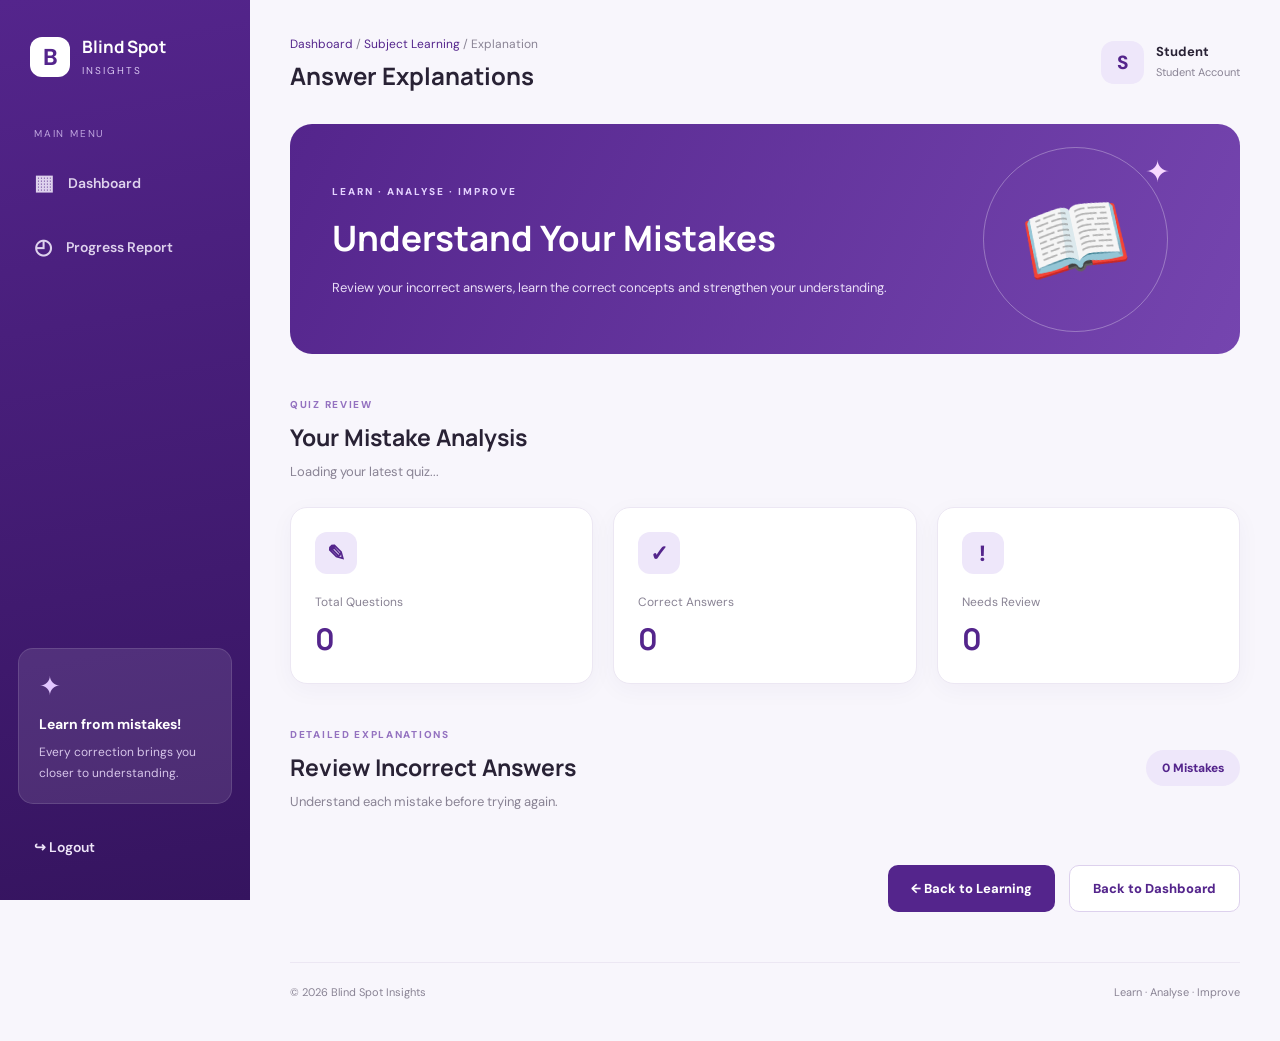
==== explanation.html @ daa3b759 "Complete explanation module" ====
<!DOCTYPE html>
<html lang="en">
<head>
  <meta charset="UTF-8">
  <meta name="viewport"
        content="width=device-width, initial-scale=1.0">
  <title>Explanation | Blind Spot Insights</title>
  <link rel="stylesheet" href="css/explanation.css">
</head>
<body>

<div class="app-layout">

  <!-- SIDEBAR -->
  <aside class="sidebar">
    <div class="brand">
      <div class="brand-icon">B</div>
      <div class="brand-text">
        <strong>Blind Spot</strong>
        <small>INSIGHTS</small>
      </div>
    </div>

    <div class="sidebar-label">MAIN MENU</div>

    <nav class="nav-menu">
      <a href="dashboard.html" class="nav-link">
        <span>▦</span> Dashboard
      </a>

      <a href="progress.html" class="nav-link">
        <span>◴</span> Progress Report
      </a>
    </nav>

    <div class="sidebar-bottom">
      <div class="sidebar-message">
        <span>✦</span>
        <strong>Learn from mistakes!</strong>
        <p>Every correction brings you closer to understanding.</p>
      </div>

      <button id="logoutBtn" class="logout-btn">
        ↪ Logout
      </button>
    </div>
  </aside>

  <!-- MAIN CONTENT -->
  <main class="main-content">

    <header class="topbar">
      <div>
        <span class="breadcrumb">
          <a href="dashboard.html">Dashboard</a>
          / <a href="learning.html">Subject Learning</a>
          / Explanation
        </span>
        <h2>Answer Explanations</h2>
      </div>

      <div class="user-profile">
        <div class="avatar" id="userAvatar">S</div>
        <div class="user-details">
          <strong id="headerName">Student</strong>
          <small>Student Account</small>
        </div>
      </div>
    </header>

    <!-- PURPLE BANNER -->
    <section class="explanation-banner">
      <div class="banner-content">
        <span class="banner-tag">
          LEARN · ANALYSE · IMPROVE
        </span>

        <h1>Understand Your Mistakes</h1>

        <p>
          Review your incorrect answers, learn the correct
          concepts and strengthen your understanding.
        </p>
      </div>

      <div class="banner-art" aria-hidden="true">
        <div class="art-ring"></div>
        <span class="art-book">📖</span>
        <span class="art-star">✦</span>
      </div>
    </section>

    <!-- SUMMARY -->
    <section class="summary-section">
      <div class="section-heading">
        <div>
          <span class="section-tag">QUIZ REVIEW</span>
          <h2>Your Mistake Analysis</h2>
          <p id="subjectTopic">
            Loading your latest quiz...
          </p>
        </div>
      </div>

      <div class="summary-grid">
        <div class="summary-card">
          <div class="summary-icon">✎</div>
          <span>Total Questions</span>
          <strong id="totalQuestions">0</strong>
        </div>

        <div class="summary-card">
          <div class="summary-icon">✓</div>
          <span>Correct Answers</span>
          <strong id="correctCount">0</strong>
        </div>

        <div class="summary-card">
          <div class="summary-icon">!</div>
          <span>Needs Review</span>
          <strong id="mistakeCount">0</strong>
        </div>
      </div>
    </section>

    <!-- MISTAKE EXPLANATIONS -->
    <section class="review-section">
      <div class="section-heading">
        <div>
          <span class="section-tag">DETAILED EXPLANATIONS</span>
          <h2>Review Incorrect Answers</h2>
          <p>Understand each mistake before trying again.</p>
        </div>

        <span class="review-count" id="reviewCount">
          0 Mistakes
        </span>
      </div>

      <div id="mistakesContainer" class="mistakes-container">
      </div>

      <!-- EMPTY STATE -->
      <div id="emptyState" class="empty-state" hidden>
        <div class="empty-icon">✓</div>
        <h3>No Mistakes to Review!</h3>
        <p id="emptyMessage">
          You answered every question correctly.
        </p>
      </div>

      <!-- NAVIGATION -->
      <div class="bottom-actions">
        <button id="learningBtn" class="primary-btn">
          ← Back to Learning
        </button>

        <button id="dashboardBtn" class="secondary-btn">
          Back to Dashboard
        </button>
      </div>
    </section>

    <footer class="page-footer">
      <span>© 2026 Blind Spot Insights</span>
      <span>Learn · Analyse · Improve</span>
    </footer>

  </main>
</div>

<script src="js/storage.js"></script>
<script src="js/explanation.js"></script>

</body>
</html>
---- css/explanation.css ----
@import url('https://fonts.googleapis.com/css2?family=DM+Sans:wght@400;500;600;700;800&family=Manrope:wght@400;500;600;700;800&display=swap');

:root {
  --purple: #54258c;
  --dark-purple: #35145f;
  --light-purple: #eee7fa;
  --lavender: #f5f1fc;
  --text: #292235;
  --muted: #898394;
  --white: #ffffff;
  --border: #ece7f3;
}

* {
  margin: 0;
  padding: 0;
  box-sizing: border-box;
}

body {
  background: #f8f6fc;
  color: var(--text);
  font-family: 'DM Sans', sans-serif;
}

button, a {
  font-family: inherit;
}

button {
  cursor: pointer;
}

[hidden] {
  display: none !important;
}

.app-layout {
  display: flex;
  min-height: 100vh;
}

/* SIDEBAR - SAME DESIGN AS MODULES 2, 3 AND 4 */

.sidebar {
  width: 250px;
  min-width: 250px;
  min-height: 100vh;
  height: 100vh;
  position: sticky;
  top: 0;
  display: flex;
  flex-direction: column;
  padding: 30px 18px;
  background: linear-gradient(170deg, #54258c, #35145f);
  color: white;
}

.brand {
  display: flex;
  align-items: center;
  gap: 12px;
  padding: 5px 12px 48px;
}

.brand-icon {
  width: 40px;
  height: 40px;
  display: grid;
  place-items: center;
  border-radius: 12px;
  background: white;
  color: var(--purple);
  font-size: 23px;
  font-weight: 800;
}

.brand-text strong {
  display: block;
  font-family: 'Manrope', sans-serif;
  font-size: 17px;
}

.brand-text small {
  color: #d8c5f1;
  font-size: 10px;
  letter-spacing: 2px;
}

.sidebar-label {
  padding: 0 16px;
  margin-bottom: 15px;
  color: #bfa5df;
  font-size: 10px;
  letter-spacing: 1.8px;
}

.nav-menu {
  display: flex;
  flex-direction: column;
  gap: 8px;
}

.nav-link {
  display: flex;
  align-items: center;
  gap: 14px;
  padding: 14px 16px;
  border-radius: 11px;
  color: #ded2ed;
  text-decoration: none;
  font-size: 14px;
  font-weight: 600;
}

.nav-link span {
  font-size: 21px;
}

.nav-link:hover {
  background: rgba(255,255,255,.16);
  color: white;
}

.sidebar-bottom {
  margin-top: auto;
}

.sidebar-message {
  padding: 20px;
  margin-bottom: 20px;
  border: 1px solid rgba(255,255,255,.12);
  border-radius: 15px;
  background: rgba(255,255,255,.10);
}

.sidebar-message > span {
  display: block;
  margin-bottom: 10px;
  color: #e2c7ff;
  font-size: 26px;
}

.sidebar-message strong {
  font-size: 14px;
}

.sidebar-message p {
  margin-top: 8px;
  color: #d6c5e9;
  font-size: 12px;
  line-height: 1.7;
}

.logout-btn {
  width: 100%;
  padding: 14px 16px;
  border: none;
  border-radius: 10px;
  background: transparent;
  color: #eee5f8;
  text-align: left;
  font-size: 14px;
  font-weight: 600;
}

.logout-btn:hover {
  background: rgba(255,255,255,.12);
}

/* MAIN CONTENT */

.main-content {
  flex: 1;
  min-width: 0;
  padding: 32px 40px 20px;
}

.topbar {
  display: flex;
  align-items: center;
  justify-content: space-between;
  gap: 16px;
  margin-bottom: 32px;
}

.breadcrumb {
  color: var(--muted);
  font-size: 12px;
}

.breadcrumb a {
  color: var(--purple);
  text-decoration: none;
}

.topbar h2 {
  margin-top: 6px;
  font-family: 'Manrope', sans-serif;
  font-size: 24px;
}

.user-profile {
  display: flex;
  align-items: center;
  gap: 12px;
}

.avatar {
  width: 43px;
  height: 43px;
  display: grid;
  place-items: center;
  border-radius: 13px;
  background: var(--light-purple);
  color: var(--purple);
  font-size: 19px;
  font-weight: 800;
}

.user-details strong {
  display: block;
  font-size: 13px;
}

.user-details small {
  color: var(--muted);
  font-size: 11px;
}

/* BANNER */

.explanation-banner {
  position: relative;
  display: flex;
  align-items: center;
  min-height: 230px;
  padding: 38px 42px;
  border-radius: 22px;
  overflow: hidden;
  background: linear-gradient(115deg, #54258c, #7545af);
  color: white;
}

.banner-content {
  position: relative;
  z-index: 2;
  max-width: 560px;
}

.banner-tag {
  color: #e4d2ff;
  font-size: 10px;
  font-weight: 800;
  letter-spacing: 2px;
}

.banner-content h1 {
  margin: 14px 0;
  font-family: 'Manrope', sans-serif;
  font-size: clamp(25px, 3vw, 35px);
}

.banner-content p {
  color: #e9ddf7;
  font-size: 13px;
  line-height: 1.8;
}

.banner-art {
  position: absolute;
  right: 70px;
  top: 50%;
  width: 190px;
  height: 190px;
  display: grid;
  place-items: center;
  transform: translateY(-50%);
}

.art-ring {
  position: absolute;
  width: 185px;
  height: 185px;
  border: 1px solid rgba(255,255,255,.3);
  border-radius: 50%;
}

.art-book {
  font-size: 85px;
  transform: rotate(-12deg);
}

.art-star {
  position: absolute;
  right: 0;
  top: 8px;
  color: #f7d8ff;
  font-size: 30px;
}

/* SUMMARY */

.summary-section, .review-section {
  margin-top: 38px;
}

.section-heading {
  display: flex;
  align-items: center;
  justify-content: space-between;
  gap: 20px;
  margin-bottom: 24px;
}

.section-tag {
  color: #9472c0;
  font-size: 10px;
  font-weight: 800;
  letter-spacing: 1.7px;
}

.section-heading h2 {
  margin: 8px 0;
  font-family: 'Manrope', sans-serif;
  font-size: 23px;
}

.section-heading p {
  color: var(--muted);
  font-size: 13px;
  line-height: 1.7;
}

.summary-grid {
  display: grid;
  grid-template-columns: repeat(3, minmax(0, 1fr));
  gap: 20px;
}

.summary-card {
  padding: 24px;
  border: 1px solid var(--border);
  border-radius: 17px;
  background: white;
  box-shadow: 0 6px 24px rgba(53,20,95,.04);
}

.summary-icon {
  width: 42px;
  height: 42px;
  display: grid;
  place-items: center;
  margin-bottom: 20px;
  border-radius: 12px;
  background: var(--light-purple);
  color: var(--purple);
  font-size: 22px;
  font-weight: 800;
}

.summary-card > span {
  display: block;
  color: var(--muted);
  font-size: 12px;
}

.summary-card > strong {
  display: block;
  margin-top: 8px;
  color: var(--purple);
  font-family: 'Manrope', sans-serif;
  font-size: 30px;
}

/* MISTAKE CARDS */

.review-count {
  padding: 10px 16px;
  border-radius: 20px;
  background: var(--light-purple);
  color: var(--purple);
  font-size: 12px;
  font-weight: 800;
  white-space: nowrap;
}

.mistakes-container {
  display: flex;
  flex-direction: column;
  gap: 20px;
}

.mistake-card {
  padding: 28px;
  border: 1px solid var(--border);
  border-radius: 18px;
  background: white;
  box-shadow: 0 6px 24px rgba(53,20,95,.04);
}

.mistake-header {
  display: flex;
  align-items: center;
  justify-content: space-between;
  gap: 12px;
  margin-bottom: 18px;
}

.mistake-number {
  color: #9472c0;
  font-size: 11px;
  font-weight: 800;
  letter-spacing: 1px;
}

.mistake-status {
  padding: 8px 13px;
  border-radius: 20px;
  background: #fff0ee;
  color: #bf5547;
  font-size: 11px;
  font-weight: 800;
}

.mistake-status.skipped {
  background: #fff5e7;
  color: #a46a20;
}

.mistake-status.timeout {
  background: #f2eff9;
  color: var(--purple);
}

.mistake-question {
  margin-bottom: 23px;
  font-family: 'Manrope', sans-serif;
  font-size: 18px;
  line-height: 1.6;
}

.answer-comparison {
  display: grid;
  grid-template-columns: repeat(2, minmax(0, 1fr));
  gap: 16px;
  margin-bottom: 22px;
}

.answer-box {
  padding: 18px;
  border: 1px solid;
  border-radius: 12px;
}

.answer-box.incorrect {
  border-color: #f4d5d0;
  background: #fff8f7;
}

.answer-box.correct {
  border-color: #d6e9d9;
  background: #f5fbf6;
}

.answer-box span {
  display: block;
  margin-bottom: 10px;
  font-size: 11px;
  font-weight: 800;
}

.answer-box.incorrect span {
  color: #b44f45;
}

.answer-box.correct span {
  color: #37764b;
}

.answer-box strong {
  display: block;
  font-size: 14px;
  line-height: 1.6;
  overflow-wrap: anywhere;
}

.explanation-box {
  padding: 20px;
  border-left: 4px solid var(--purple);
  border-radius: 0 12px 12px 0;
  background: var(--lavender);
}

.explanation-box h4 {
  margin-bottom: 10px;
  color: var(--purple);
  font-family: 'Manrope', sans-serif;
  font-size: 14px;
}

.explanation-box p {
  color: #5e5669;
  font-size: 13px;
  line-height: 1.9;
}

/* EMPTY STATE */

.empty-state {
  padding: 55px 25px;
  border: 1px solid var(--border);
  border-radius: 18px;
  background: white;
  text-align: center;
}

.empty-icon {
  display: grid;
  place-items: center;
  width: 65px;
  height: 65px;
  margin: 0 auto 18px;
  border-radius: 20px;
  background: var(--light-purple);
  color: var(--purple);
  font-size: 30px;
}

.empty-state h3 {
  margin-bottom: 12px;
  font-family: 'Manrope', sans-serif;
  font-size: 21px;
}

.empty-state p {
  color: var(--muted);
  font-size: 13px;
  line-height: 1.8;
}

/* BUTTONS */

.bottom-actions {
  display: flex;
  justify-content: flex-end;
  gap: 14px;
  margin-top: 28px;
}

.primary-btn, .secondary-btn {
  padding: 14px 23px;
  border-radius: 10px;
  font-size: 13px;
  font-weight: 800;
}

.primary-btn {
  border: none;
  background: var(--purple);
  color: white;
}

.primary-btn:hover {
  background: var(--dark-purple);
}

.secondary-btn {
  border: 1px solid #ddd1ed;
  background: white;
  color: var(--purple);
}

.secondary-btn:hover {
  background: var(--lavender);
}

.page-footer {
  display: flex;
  justify-content: space-between;
  gap: 10px;
  margin-top: 50px;
  padding: 22px 0;
  border-top: 1px solid var(--border);
  color: var(--muted);
  font-size: 11px;
}

/* TABLET */

@media (max-width: 1100px) {
  .sidebar {
    width: 215px;
    min-width: 215px;
  }

  .main-content {
    padding: 25px;
  }

  .banner-art {
    right: 20px;
    opacity: .5;
  }
}

/* MOBILE */

@media (max-width: 750px) {
  .app-layout {
    display: block;
  }

  .sidebar {
    position: fixed;
    top: auto;
    bottom: 0;
    left: 0;
    z-index: 50;
    flex-direction: row;
    align-items: center;
    justify-content: center;
    width: 100%;
    min-width: 0;
    height: 70px;
    min-height: 0;
    padding: 8px 12px;
  }

  .sidebar .brand,
  .sidebar-label,
  .sidebar-message {
    display: none;
  }

  .nav-menu {
    flex: 1;
    flex-direction: row;
    justify-content: space-around;
  }

  .nav-link {
    flex-direction: column;
    gap: 3px;
    padding: 6px 12px;
    font-size: 10px;
  }

  .nav-link span {
    font-size: 20px;
  }

  .sidebar-bottom {
    margin: 0;
  }

  .logout-btn {
    padding: 8px;
    font-size: 10px;
  }

  .main-content {
    padding: 22px 18px 100px;
  }

  .explanation-banner {
    padding: 30px;
  }

  .banner-art {
    display: none;
  }

  .summary-grid {
    grid-template-columns: repeat(3, minmax(0, 1fr));
    gap: 10px;
  }

  .summary-card {
    padding: 15px;
  }

  .summary-card > strong {
    font-size: 24px;
  }

  .mistake-card {
    padding: 20px;
  }

  .answer-comparison {
    grid-template-columns: 1fr;
  }
}

@media (max-width: 480px) {
  .user-details {
    display: none;
  }

  .topbar h2 {
    font-size: 20px;
  }

  .section-heading {
    align-items: flex-start;
    flex-direction: column;
  }

  .summary-grid {
    grid-template-columns: 1fr;
  }

  .bottom-actions {
    flex-direction: column;
  }

  .bottom-actions button {
    width: 100%;
  }

  .page-footer {
    flex-direction: column;
    text-align: center;
  }
}
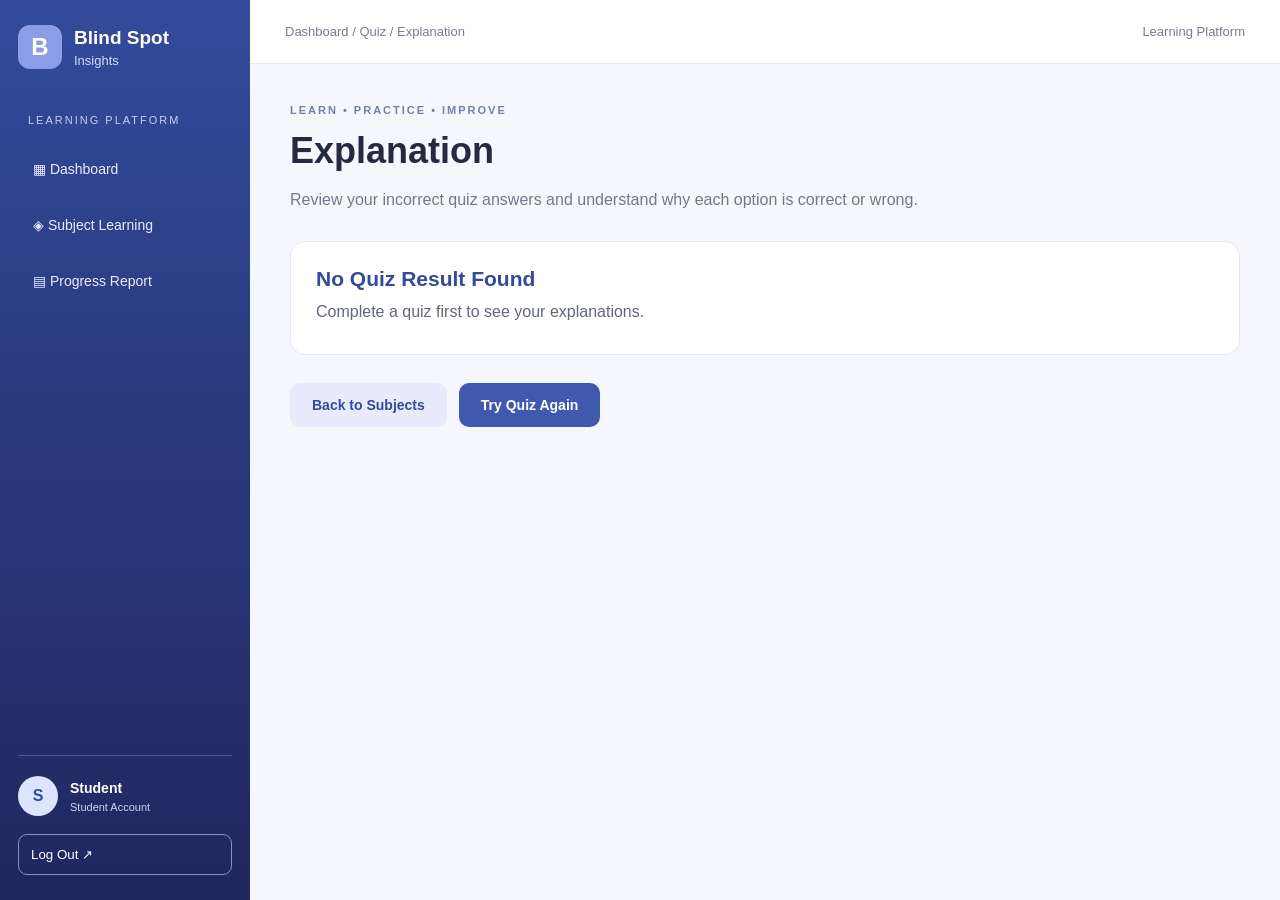
==== commit 3dbfc692: "complete explanation module integration" ====
--- a/explanation.html
+++ b/explanation.html
@@ -2,175 +2,75 @@
 <html lang="en">
 <head>
   <meta charset="UTF-8">
-  <meta name="viewport"
-        content="width=device-width, initial-scale=1.0">
+  <meta name="viewport" content="width=device-width, initial-scale=1.0">
   <title>Explanation | Blind Spot Insights</title>
-  <link rel="stylesheet" href="css/explanation.css">
+  <link rel="stylesheet" href="./css/explanation.css">
 </head>
 <body>
-
-<div class="app-layout">
-
-  <!-- SIDEBAR -->
-  <aside class="sidebar">
-    <div class="brand">
-      <div class="brand-icon">B</div>
-      <div class="brand-text">
-        <strong>Blind Spot</strong>
-        <small>INSIGHTS</small>
-      </div>
-    </div>
-
-    <div class="sidebar-label">MAIN MENU</div>
-
-    <nav class="nav-menu">
-      <a href="dashboard.html" class="nav-link">
-        <span>▦</span> Dashboard
-      </a>
-
-      <a href="progress.html" class="nav-link">
-        <span>◴</span> Progress Report
-      </a>
-    </nav>
-
-    <div class="sidebar-bottom">
-      <div class="sidebar-message">
-        <span>✦</span>
-        <strong>Learn from mistakes!</strong>
-        <p>Every correction brings you closer to understanding.</p>
-      </div>
-
-      <button id="logoutBtn" class="logout-btn">
-        ↪ Logout
-      </button>
-    </div>
-  </aside>
-
-  <!-- MAIN CONTENT -->
-  <main class="main-content">
-
-    <header class="topbar">
-      <div>
-        <span class="breadcrumb">
-          <a href="dashboard.html">Dashboard</a>
-          / <a href="learning.html">Subject Learning</a>
-          / Explanation
-        </span>
-        <h2>Answer Explanations</h2>
-      </div>
-
-      <div class="user-profile">
-        <div class="avatar" id="userAvatar">S</div>
-        <div class="user-details">
-          <strong id="headerName">Student</strong>
-          <small>Student Account</small>
-        </div>
-      </div>
-    </header>
-
-    <!-- PURPLE BANNER -->
-    <section class="explanation-banner">
-      <div class="banner-content">
-        <span class="banner-tag">
-          LEARN · ANALYSE · IMPROVE
-        </span>
-
-        <h1>Understand Your Mistakes</h1>
-
-        <p>
-          Review your incorrect answers, learn the correct
-          concepts and strengthen your understanding.
-        </p>
-      </div>
-
-      <div class="banner-art" aria-hidden="true">
-        <div class="art-ring"></div>
-        <span class="art-book">📖</span>
-        <span class="art-star">✦</span>
-      </div>
-    </section>
-
-    <!-- SUMMARY -->
-    <section class="summary-section">
-      <div class="section-heading">
+  <div class="layout">
+    <aside class="sidebar">
+      <div class="brand">
+        <div class="logo">B</div>
         <div>
-          <span class="section-tag">QUIZ REVIEW</span>
-          <h2>Your Mistake Analysis</h2>
-          <p id="subjectTopic">
-            Loading your latest quiz...
-          </p>
+          <h2>Blind Spot</h2>
+          <p>Insights</p>
         </div>
       </div>
 
-      <div class="summary-grid">
-        <div class="summary-card">
-          <div class="summary-icon">✎</div>
-          <span>Total Questions</span>
-          <strong id="totalQuestions">0</strong>
+      <p class="menu-title">LEARNING PLATFORM</p>
+
+      <nav>
+        <a href="dashboard.html">▦ Dashboard</a>
+        <a href="learning.html">◈ Subject Learning</a>
+        <a href="progress.html">▤ Progress Report</a>
+      </nav>
+
+      <div class="sidebar-footer">
+        <div class="profile">
+          <div class="avatar">S</div>
+          <div>
+            <strong id="studentName">Student</strong>
+            <small>Student Account</small>
+          </div>
         </div>
+        <button id="logoutBtn">Log Out ↗</button>
+      </div>
+    </aside>
 
-        <div class="summary-card">
-          <div class="summary-icon">✓</div>
-          <span>Correct Answers</span>
-          <strong id="correctCount">0</strong>
-        </div>
+    <main class="main">
+      <header class="topbar">
+        <span>Dashboard / Quiz / Explanation</span>
+        <span>Learning Platform</span>
+      </header>
 
-        <div class="summary-card">
-          <div class="summary-icon">!</div>
-          <span>Needs Review</span>
-          <strong id="mistakeCount">0</strong>
+      <div class="content">
+        <p class="eyebrow">LEARN • PRACTICE • IMPROVE</p>
+        <h1>Explanation</h1>
+
+        <p class="subtitle">
+          Review your incorrect quiz answers and
+          understand why each option is correct or wrong.
+        </p>
+
+        <section class="summary" id="summary">
+          Loading quiz results...
+        </section>
+
+        <div id="explanationContainer"></div>
+
+        <div class="actions">
+          <a href="learning.html" class="btn light">
+            Back to Subjects
+          </a>
+          <button class="btn primary" id="retryBtn">
+            Try Quiz Again
+          </button>
         </div>
       </div>
-    </section>
+    </main>
+  </div>
 
-    <!-- MISTAKE EXPLANATIONS -->
-    <section class="review-section">
-      <div class="section-heading">
-        <div>
-          <span class="section-tag">DETAILED EXPLANATIONS</span>
-          <h2>Review Incorrect Answers</h2>
-          <p>Understand each mistake before trying again.</p>
-        </div>
-
-        <span class="review-count" id="reviewCount">
-          0 Mistakes
-        </span>
-      </div>
-
-      <div id="mistakesContainer" class="mistakes-container">
-      </div>
-
-      <!-- EMPTY STATE -->
-      <div id="emptyState" class="empty-state" hidden>
-        <div class="empty-icon">✓</div>
-        <h3>No Mistakes to Review!</h3>
-        <p id="emptyMessage">
-          You answered every question correctly.
-        </p>
-      </div>
-
-      <!-- NAVIGATION -->
-      <div class="bottom-actions">
-        <button id="learningBtn" class="primary-btn">
-          ← Back to Learning
-        </button>
-
-        <button id="dashboardBtn" class="secondary-btn">
-          Back to Dashboard
-        </button>
-      </div>
-    </section>
-
-    <footer class="page-footer">
-      <span>© 2026 Blind Spot Insights</span>
-      <span>Learn · Analyse · Improve</span>
-    </footer>
-
-  </main>
-</div>
-
-<script src="js/storage.js"></script>
-<script src="js/explanation.js"></script>
-
+  <script src="./js/storage.js"></script>
+  <script src="./js/explanation.js"></script>
 </body>
 </html>
--- a/css/explanation.css
+++ b/css/explanation.css
@@ -1,16 +1,3 @@
-@import url('https://fonts.googleapis.com/css2?family=DM+Sans:wght@400;500;600;700;800&family=Manrope:wght@400;500;600;700;800&display=swap');
-
-:root {
-  --purple: #54258c;
-  --dark-purple: #35145f;
-  --light-purple: #eee7fa;
-  --lavender: #f5f1fc;
-  --text: #292235;
-  --muted: #898394;
-  --white: #ffffff;
-  --border: #ece7f3;
-}
-
 * {
   margin: 0;
   padding: 0;
@@ -18,709 +5,352 @@
 }
 
 body {
-  background: #f8f6fc;
-  color: var(--text);
-  font-family: 'DM Sans', sans-serif;
-}
-
-button, a {
-  font-family: inherit;
-}
-
-button {
-  cursor: pointer;
-}
-
-[hidden] {
-  display: none !important;
-}
-
-.app-layout {
+  font-family: Arial, sans-serif;
+  background: #f5f7fd;
+  color: #252a40;
+}
+
+.layout {
   display: flex;
   min-height: 100vh;
 }
-
-/* SIDEBAR - SAME DESIGN AS MODULES 2, 3 AND 4 */
 
 .sidebar {
   width: 250px;
-  min-width: 250px;
   min-height: 100vh;
-  height: 100vh;
-  position: sticky;
-  top: 0;
+  background: linear-gradient(180deg, #334b9a, #20275f);
+  color: white;
+  padding: 25px 18px;
   display: flex;
   flex-direction: column;
-  padding: 30px 18px;
-  background: linear-gradient(170deg, #54258c, #35145f);
-  color: white;
+  flex-shrink: 0;
 }
 
 .brand {
   display: flex;
   align-items: center;
   gap: 12px;
-  padding: 5px 12px 48px;
-}
-
-.brand-icon {
+  margin-bottom: 45px;
+}
+
+.logo {
+  width: 44px;
+  height: 44px;
+  border-radius: 12px;
+  background: #8b9de6;
+  display: grid;
+  place-items: center;
+  font-size: 24px;
+  font-weight: bold;
+}
+
+.brand h2 {
+  font-size: 19px;
+}
+
+.brand p {
+  color: #d3dcff;
+  font-size: 13px;
+  margin-top: 4px;
+}
+
+.menu-title {
+  font-size: 11px;
+  letter-spacing: 2px;
+  color: #c4cdf3;
+  margin-bottom: 20px;
+  padding-left: 10px;
+}
+
+.sidebar nav a {
+  display: block;
+  padding: 15px;
+  margin-bottom: 10px;
+  border-radius: 10px;
+  color: #e7ecff;
+  text-decoration: none;
+  font-size: 14px;
+}
+
+.sidebar nav a:hover {
+  background: rgba(255,255,255,0.15);
+}
+
+.sidebar-footer {
+  margin-top: auto;
+  padding-top: 20px;
+  border-top: 1px solid rgba(255,255,255,0.2);
+}
+
+.profile {
+  display: flex;
+  align-items: center;
+  gap: 12px;
+  margin-bottom: 18px;
+}
+
+.avatar {
   width: 40px;
   height: 40px;
+  background: #dce4ff;
+  color: #344b9b;
+  border-radius: 50%;
   display: grid;
   place-items: center;
-  border-radius: 12px;
-  background: white;
-  color: var(--purple);
-  font-size: 23px;
-  font-weight: 800;
-}
-
-.brand-text strong {
+  font-weight: bold;
+}
+
+.profile strong,
+.profile small {
   display: block;
-  font-family: 'Manrope', sans-serif;
-  font-size: 17px;
-}
-
-.brand-text small {
-  color: #d8c5f1;
-  font-size: 10px;
-  letter-spacing: 2px;
-}
-
-.sidebar-label {
-  padding: 0 16px;
-  margin-bottom: 15px;
-  color: #bfa5df;
-  font-size: 10px;
-  letter-spacing: 1.8px;
-}
-
-.nav-menu {
-  display: flex;
-  flex-direction: column;
-  gap: 8px;
-}
-
-.nav-link {
-  display: flex;
-  align-items: center;
-  gap: 14px;
-  padding: 14px 16px;
-  border-radius: 11px;
-  color: #ded2ed;
-  text-decoration: none;
-  font-size: 14px;
-  font-weight: 600;
-}
-
-.nav-link span {
-  font-size: 21px;
-}
-
-.nav-link:hover {
-  background: rgba(255,255,255,.16);
+}
+
+.profile strong {
+  font-size: 14px;
+}
+
+.profile small {
+  font-size: 11px;
+  color: #cbd3f5;
+  margin-top: 5px;
+}
+
+#logoutBtn {
+  width: 100%;
+  padding: 12px;
+  background: transparent;
+  border: 1px solid #8291cc;
+  border-radius: 9px;
   color: white;
-}
-
-.sidebar-bottom {
-  margin-top: auto;
-}
-
-.sidebar-message {
-  padding: 20px;
-  margin-bottom: 20px;
-  border: 1px solid rgba(255,255,255,.12);
-  border-radius: 15px;
-  background: rgba(255,255,255,.10);
-}
-
-.sidebar-message > span {
-  display: block;
-  margin-bottom: 10px;
-  color: #e2c7ff;
-  font-size: 26px;
-}
-
-.sidebar-message strong {
-  font-size: 14px;
-}
-
-.sidebar-message p {
-  margin-top: 8px;
-  color: #d6c5e9;
-  font-size: 12px;
-  line-height: 1.7;
-}
-
-.logout-btn {
-  width: 100%;
-  padding: 14px 16px;
-  border: none;
-  border-radius: 10px;
-  background: transparent;
-  color: #eee5f8;
   text-align: left;
-  font-size: 14px;
-  font-weight: 600;
-}
-
-.logout-btn:hover {
-  background: rgba(255,255,255,.12);
-}
-
-/* MAIN CONTENT */
-
-.main-content {
+  cursor: pointer;
+}
+
+.main {
   flex: 1;
   min-width: 0;
-  padding: 32px 40px 20px;
 }
 
 .topbar {
-  display: flex;
-  align-items: center;
+  background: white;
+  border-bottom: 1px solid #e7e9f0;
+  padding: 24px 35px;
+  display: flex;
   justify-content: space-between;
-  gap: 16px;
-  margin-bottom: 32px;
-}
-
-.breadcrumb {
-  color: var(--muted);
+  color: #777c91;
+  font-size: 13px;
+}
+
+.content {
+  max-width: 1050px;
+  margin: auto;
+  padding: 40px;
+}
+
+.eyebrow {
+  font-size: 11px;
+  letter-spacing: 2px;
+  color: #767eaa;
+  font-weight: bold;
+}
+
+h1 {
+  font-size: 36px;
+  margin: 14px 0;
+}
+
+.subtitle {
+  color: #73788b;
+  line-height: 1.7;
+  margin-bottom: 28px;
+}
+
+.summary {
+  background: white;
+  padding: 25px;
+  border-radius: 15px;
+  border: 1px solid #e5e8f0;
+  margin-bottom: 25px;
+}
+
+.summary h2 {
+  color: #334b9a;
+  font-size: 21px;
+  margin-bottom: 12px;
+}
+
+.summary p {
+  margin: 8px 0;
+  color: #62677a;
+}
+
+.section-title {
+  font-size: 22px;
+  margin: 24px 0 18px;
+}
+
+.question-card {
+  background: white;
+  border: 1px solid #e6e8f0;
+  border-radius: 16px;
+  padding: 25px;
+  margin-bottom: 22px;
+  box-shadow: 0 5px 20px rgba(0,0,0,0.04);
+}
+
+.question-number {
+  color: #5369b9;
   font-size: 12px;
-}
-
-.breadcrumb a {
-  color: var(--purple);
+  font-weight: bold;
+  margin-bottom: 12px;
+}
+
+.question-card h3 {
+  font-size: 19px;
+  margin-bottom: 18px;
+  line-height: 1.5;
+}
+
+.answer-summary {
+  background: #fff2f2;
+  border-left: 4px solid #d74b4b;
+  padding: 15px;
+  border-radius: 9px;
+  margin-bottom: 20px;
+}
+
+.answer-summary p {
+  margin: 7px 0;
+  font-size: 14px;
+}
+
+.option-list {
+  list-style: none;
+  padding: 0;
+  margin: 0;
+}
+
+.option-card {
+  border: 1px solid #e2e5ef;
+  background: #f9faff;
+  padding: 16px;
+  border-radius: 11px;
+  margin-bottom: 12px;
+}
+
+.option-card.correct {
+  border-color: #a8dfbc;
+  background: #effaf3;
+}
+
+.option-card.selected {
+  border-color: #e6aaaa;
+  background: #fff1f1;
+}
+
+.option-heading {
+  font-weight: bold;
+  font-size: 14px;
+  margin-bottom: 9px;
+}
+
+.option-card.correct .option-heading {
+  color: #19844a;
+}
+
+.option-card.selected .option-heading {
+  color: #b83c3c;
+}
+
+.option-card p {
+  color: #555d70;
+  font-size: 14px;
+  line-height: 1.7;
+}
+
+.reason-list {
+  margin: 12px 0 0 20px;
+  padding: 0;
+  color: #555d70;
+  font-size: 14px;
+  line-height: 1.8;
+}
+
+.voice-btn {
+  margin: 10px 8px 0 0;
+  padding: 11px 15px;
+  border: none;
+  border-radius: 9px;
+  background: #e9edff;
+  color: #354b99;
+  font-weight: bold;
+  cursor: pointer;
+}
+
+.actions {
+  display: flex;
+  flex-wrap: wrap;
+  gap: 12px;
+  margin-top: 28px;
+}
+
+.btn {
+  padding: 14px 22px;
+  border-radius: 10px;
+  font-weight: bold;
+  font-size: 14px;
   text-decoration: none;
-}
-
-.topbar h2 {
-  margin-top: 6px;
-  font-family: 'Manrope', sans-serif;
-  font-size: 24px;
-}
-
-.user-profile {
-  display: flex;
-  align-items: center;
-  gap: 12px;
-}
-
-.avatar {
-  width: 43px;
-  height: 43px;
-  display: grid;
-  place-items: center;
-  border-radius: 13px;
-  background: var(--light-purple);
-  color: var(--purple);
-  font-size: 19px;
-  font-weight: 800;
-}
-
-.user-details strong {
-  display: block;
-  font-size: 13px;
-}
-
-.user-details small {
-  color: var(--muted);
-  font-size: 11px;
-}
-
-/* BANNER */
-
-.explanation-banner {
-  position: relative;
-  display: flex;
-  align-items: center;
-  min-height: 230px;
-  padding: 38px 42px;
-  border-radius: 22px;
-  overflow: hidden;
-  background: linear-gradient(115deg, #54258c, #7545af);
+  border: none;
+  cursor: pointer;
+}
+
+.btn.primary {
+  background: #4058ad;
   color: white;
 }
 
-.banner-content {
-  position: relative;
-  z-index: 2;
-  max-width: 560px;
-}
-
-.banner-tag {
-  color: #e4d2ff;
-  font-size: 10px;
-  font-weight: 800;
-  letter-spacing: 2px;
-}
-
-.banner-content h1 {
-  margin: 14px 0;
-  font-family: 'Manrope', sans-serif;
-  font-size: clamp(25px, 3vw, 35px);
-}
-
-.banner-content p {
-  color: #e9ddf7;
-  font-size: 13px;
-  line-height: 1.8;
-}
-
-.banner-art {
-  position: absolute;
-  right: 70px;
-  top: 50%;
-  width: 190px;
-  height: 190px;
-  display: grid;
-  place-items: center;
-  transform: translateY(-50%);
-}
-
-.art-ring {
-  position: absolute;
-  width: 185px;
-  height: 185px;
-  border: 1px solid rgba(255,255,255,.3);
-  border-radius: 50%;
-}
-
-.art-book {
-  font-size: 85px;
-  transform: rotate(-12deg);
-}
-
-.art-star {
-  position: absolute;
-  right: 0;
-  top: 8px;
-  color: #f7d8ff;
-  font-size: 30px;
-}
-
-/* SUMMARY */
-
-.summary-section, .review-section {
-  margin-top: 38px;
-}
-
-.section-heading {
-  display: flex;
-  align-items: center;
-  justify-content: space-between;
-  gap: 20px;
-  margin-bottom: 24px;
-}
-
-.section-tag {
-  color: #9472c0;
-  font-size: 10px;
-  font-weight: 800;
-  letter-spacing: 1.7px;
-}
-
-.section-heading h2 {
-  margin: 8px 0;
-  font-family: 'Manrope', sans-serif;
-  font-size: 23px;
-}
-
-.section-heading p {
-  color: var(--muted);
-  font-size: 13px;
+.btn.light {
+  background: #e7ebfb;
+  color: #344b9b;
+}
+
+.empty-state {
+  padding: 35px;
+  background: white;
+  border-radius: 15px;
+  text-align: center;
   line-height: 1.7;
 }
 
-.summary-grid {
-  display: grid;
-  grid-template-columns: repeat(3, minmax(0, 1fr));
-  gap: 20px;
-}
-
-.summary-card {
-  padding: 24px;
-  border: 1px solid var(--border);
-  border-radius: 17px;
-  background: white;
-  box-shadow: 0 6px 24px rgba(53,20,95,.04);
-}
-
-.summary-icon {
-  width: 42px;
-  height: 42px;
-  display: grid;
-  place-items: center;
-  margin-bottom: 20px;
-  border-radius: 12px;
-  background: var(--light-purple);
-  color: var(--purple);
-  font-size: 22px;
-  font-weight: 800;
-}
-
-.summary-card > span {
-  display: block;
-  color: var(--muted);
-  font-size: 12px;
-}
-
-.summary-card > strong {
-  display: block;
-  margin-top: 8px;
-  color: var(--purple);
-  font-family: 'Manrope', sans-serif;
-  font-size: 30px;
-}
-
-/* MISTAKE CARDS */
-
-.review-count {
-  padding: 10px 16px;
-  border-radius: 20px;
-  background: var(--light-purple);
-  color: var(--purple);
-  font-size: 12px;
-  font-weight: 800;
-  white-space: nowrap;
-}
-
-.mistakes-container {
-  display: flex;
-  flex-direction: column;
-  gap: 20px;
-}
-
-.mistake-card {
-  padding: 28px;
-  border: 1px solid var(--border);
-  border-radius: 18px;
-  background: white;
-  box-shadow: 0 6px 24px rgba(53,20,95,.04);
-}
-
-.mistake-header {
-  display: flex;
-  align-items: center;
-  justify-content: space-between;
-  gap: 12px;
-  margin-bottom: 18px;
-}
-
-.mistake-number {
-  color: #9472c0;
-  font-size: 11px;
-  font-weight: 800;
-  letter-spacing: 1px;
-}
-
-.mistake-status {
-  padding: 8px 13px;
-  border-radius: 20px;
-  background: #fff0ee;
-  color: #bf5547;
-  font-size: 11px;
-  font-weight: 800;
-}
-
-.mistake-status.skipped {
-  background: #fff5e7;
-  color: #a46a20;
-}
-
-.mistake-status.timeout {
-  background: #f2eff9;
-  color: var(--purple);
-}
-
-.mistake-question {
-  margin-bottom: 23px;
-  font-family: 'Manrope', sans-serif;
-  font-size: 18px;
-  line-height: 1.6;
-}
-
-.answer-comparison {
-  display: grid;
-  grid-template-columns: repeat(2, minmax(0, 1fr));
-  gap: 16px;
-  margin-bottom: 22px;
-}
-
-.answer-box {
-  padding: 18px;
-  border: 1px solid;
-  border-radius: 12px;
-}
-
-.answer-box.incorrect {
-  border-color: #f4d5d0;
-  background: #fff8f7;
-}
-
-.answer-box.correct {
-  border-color: #d6e9d9;
-  background: #f5fbf6;
-}
-
-.answer-box span {
-  display: block;
-  margin-bottom: 10px;
-  font-size: 11px;
-  font-weight: 800;
-}
-
-.answer-box.incorrect span {
-  color: #b44f45;
-}
-
-.answer-box.correct span {
-  color: #37764b;
-}
-
-.answer-box strong {
-  display: block;
-  font-size: 14px;
-  line-height: 1.6;
-  overflow-wrap: anywhere;
-}
-
-.explanation-box {
-  padding: 20px;
-  border-left: 4px solid var(--purple);
-  border-radius: 0 12px 12px 0;
-  background: var(--lavender);
-}
-
-.explanation-box h4 {
-  margin-bottom: 10px;
-  color: var(--purple);
-  font-family: 'Manrope', sans-serif;
-  font-size: 14px;
-}
-
-.explanation-box p {
-  color: #5e5669;
-  font-size: 13px;
-  line-height: 1.9;
-}
-
-/* EMPTY STATE */
-
-.empty-state {
-  padding: 55px 25px;
-  border: 1px solid var(--border);
-  border-radius: 18px;
-  background: white;
-  text-align: center;
-}
-
-.empty-icon {
-  display: grid;
-  place-items: center;
-  width: 65px;
-  height: 65px;
-  margin: 0 auto 18px;
-  border-radius: 20px;
-  background: var(--light-purple);
-  color: var(--purple);
-  font-size: 30px;
-}
-
-.empty-state h3 {
-  margin-bottom: 12px;
-  font-family: 'Manrope', sans-serif;
-  font-size: 21px;
-}
-
-.empty-state p {
-  color: var(--muted);
-  font-size: 13px;
-  line-height: 1.8;
-}
-
-/* BUTTONS */
-
-.bottom-actions {
-  display: flex;
-  justify-content: flex-end;
-  gap: 14px;
-  margin-top: 28px;
-}
-
-.primary-btn, .secondary-btn {
-  padding: 14px 23px;
-  border-radius: 10px;
-  font-size: 13px;
-  font-weight: 800;
-}
-
-.primary-btn {
-  border: none;
-  background: var(--purple);
-  color: white;
-}
-
-.primary-btn:hover {
-  background: var(--dark-purple);
-}
-
-.secondary-btn {
-  border: 1px solid #ddd1ed;
-  background: white;
-  color: var(--purple);
-}
-
-.secondary-btn:hover {
-  background: var(--lavender);
-}
-
-.page-footer {
-  display: flex;
-  justify-content: space-between;
-  gap: 10px;
-  margin-top: 50px;
-  padding: 22px 0;
-  border-top: 1px solid var(--border);
-  color: var(--muted);
-  font-size: 11px;
-}
-
-/* TABLET */
-
-@media (max-width: 1100px) {
+@media (max-width: 700px) {
   .sidebar {
-    width: 215px;
-    min-width: 215px;
-  }
-
-  .main-content {
-    padding: 25px;
-  }
-
-  .banner-art {
-    right: 20px;
-    opacity: .5;
-  }
-}
-
-/* MOBILE */
-
-@media (max-width: 750px) {
-  .app-layout {
+    width: 185px;
+  }
+
+  .content {
+    padding: 22px;
+  }
+
+  .topbar {
+    padding: 20px;
+  }
+}
+
+@media (max-width: 520px) {
+  .layout {
     display: block;
   }
 
   .sidebar {
-    position: fixed;
-    top: auto;
-    bottom: 0;
-    left: 0;
-    z-index: 50;
-    flex-direction: row;
-    align-items: center;
-    justify-content: center;
     width: 100%;
-    min-width: 0;
-    height: 70px;
-    min-height: 0;
-    padding: 8px 12px;
-  }
-
-  .sidebar .brand,
-  .sidebar-label,
-  .sidebar-message {
-    display: none;
-  }
-
-  .nav-menu {
-    flex: 1;
-    flex-direction: row;
-    justify-content: space-around;
-  }
-
-  .nav-link {
-    flex-direction: column;
-    gap: 3px;
-    padding: 6px 12px;
-    font-size: 10px;
-  }
-
-  .nav-link span {
-    font-size: 20px;
-  }
-
-  .sidebar-bottom {
-    margin: 0;
-  }
-
-  .logout-btn {
-    padding: 8px;
-    font-size: 10px;
-  }
-
-  .main-content {
-    padding: 22px 18px 100px;
-  }
-
-  .explanation-banner {
-    padding: 30px;
-  }
-
-  .banner-art {
-    display: none;
-  }
-
-  .summary-grid {
-    grid-template-columns: repeat(3, minmax(0, 1fr));
-    gap: 10px;
-  }
-
-  .summary-card {
-    padding: 15px;
-  }
-
-  .summary-card > strong {
-    font-size: 24px;
-  }
-
-  .mistake-card {
+    min-height: auto;
+  }
+
+  .sidebar-footer {
+    margin-top: 25px;
+  }
+
+  .content {
     padding: 20px;
   }
-
-  .answer-comparison {
-    grid-template-columns: 1fr;
-  }
-}
-
-@media (max-width: 480px) {
-  .user-details {
-    display: none;
-  }
-
-  .topbar h2 {
-    font-size: 20px;
-  }
-
-  .section-heading {
-    align-items: flex-start;
-    flex-direction: column;
-  }
-
-  .summary-grid {
-    grid-template-columns: 1fr;
-  }
-
-  .bottom-actions {
-    flex-direction: column;
-  }
-
-  .bottom-actions button {
-    width: 100%;
-  }
-
-  .page-footer {
-    flex-direction: column;
-    text-align: center;
-  }
 }
